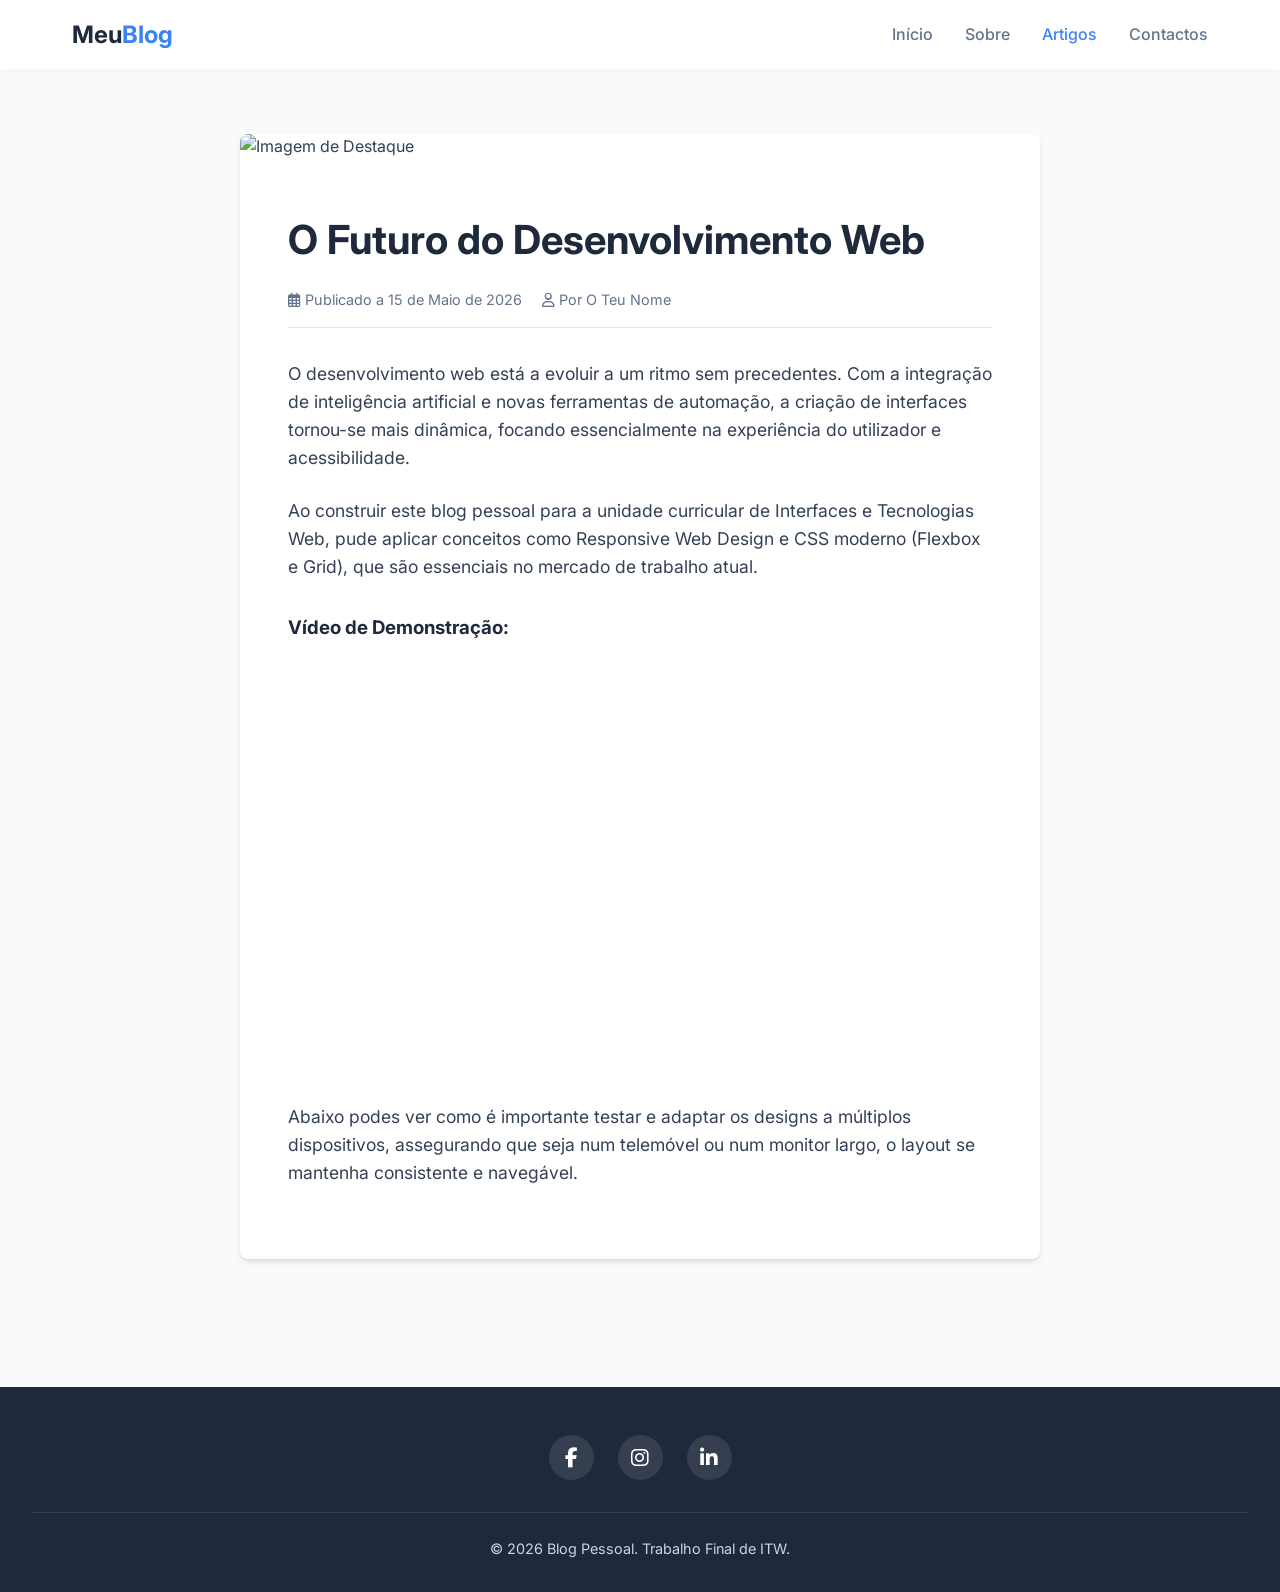
==== artigo.html @ 733eb93b "Entrega Final: Blog Pessoal" ====
<!DOCTYPE html>
<html lang="pt">
<head>
    <meta charset="UTF-8">
    <meta name="viewport" content="width=device-width, initial-scale=1.0">
    <title>Detalhes do Artigo | Blog Pessoal</title>
    <link rel="stylesheet" href="css/style.css">
    <link rel="stylesheet" href="https://cdnjs.cloudflare.com/ajax/libs/font-awesome/6.4.0/css/all.min.css">
    <link href="https://fonts.googleapis.com/css2?family=Inter:wght@400;500;600;700&display=swap" rel="stylesheet">
</head>
<body>
    <header>
        <nav class="navbar">
            <a href="index.html" class="logo">Meu<span>Blog</span></a>
            <ul class="nav-links">
                <li><a href="index.html">Início</a></li>
                <li><a href="sobre.html">Sobre</a></li>
                <li><a href="index.html" class="active">Artigos</a></li>
                <li><a href="contactos.html">Contactos</a></li>
            </ul>
        </nav>
    </header>

    <main style="padding-top: 4rem;">
        <article class="article-detail">
            <img src="https://picsum.photos/id/1/1200/600" alt="Imagem de Destaque" class="article-detail-img">
            
            <div class="article-detail-content">
                <h1 class="article-detail-title">O Futuro do Desenvolvimento Web</h1>
                
                <div class="article-meta">
                    <span><i class="far fa-calendar-alt"></i> Publicado a 15 de Maio de 2026</span>
                    <span style="margin-left: 1rem;"><i class="far fa-user"></i> Por O Teu Nome</span>
                </div>

                <div class="article-body">
                    <p>O desenvolvimento web está a evoluir a um ritmo sem precedentes. Com a integração de inteligência artificial e novas ferramentas de automação, a criação de interfaces tornou-se mais dinâmica, focando essencialmente na experiência do utilizador e acessibilidade.</p>
                    
                    <p>Ao construir este blog pessoal para a unidade curricular de Interfaces e Tecnologias Web, pude aplicar conceitos como Responsive Web Design e CSS moderno (Flexbox e Grid), que são essenciais no mercado de trabalho atual.</p>

                    <!-- Elemento Multimédia (Vídeo Youtube) -->
                    <h3 style="margin-top: 2rem; color: var(--secondary-color);">Vídeo de Demonstração:</h3>
                    <div class="video-container">
                        <iframe width="560" height="315" src="https://www.youtube.com/embed/dQw4w9WgXcQ" title="YouTube video player" frameborder="0" allow="accelerometer; autoplay; clipboard-write; encrypted-media; gyroscope; picture-in-picture" allowfullscreen></iframe>
                    </div>

                    <p>Abaixo podes ver como é importante testar e adaptar os designs a múltiplos dispositivos, assegurando que seja num telemóvel ou num monitor largo, o layout se mantenha consistente e navegável.</p>
                </div>
            </div>
        </article>
    </main>

    <footer>
        <div class="social-menu">
            <a href="#" target="_blank" aria-label="Facebook"><i class="fab fa-facebook-f"></i></a>
            <a href="#" target="_blank" aria-label="Instagram"><i class="fab fa-instagram"></i></a>
            <a href="#" target="_blank" aria-label="LinkedIn"><i class="fab fa-linkedin-in"></i></a>
        </div>
        <div class="footer-bottom">
            <p>&copy; 2026 Blog Pessoal. Trabalho Final de ITW.</p>
        </div>
    </footer>
</body>
</html>
---- css/style.css ----
:root {
    --primary-color: #3b82f6;
    --primary-hover: #2563eb;
    --secondary-color: #1e293b;
    --background-color: #f8fafc;
    --surface-color: #ffffff;
    --text-main: #334155;
    --text-muted: #64748b;
    --border-color: #e2e8f0;
    --radius: 8px;
    --shadow-sm: 0 1px 2px 0 rgb(0 0 0 / 0.05);
    --shadow-md: 0 4px 6px -1px rgb(0 0 0 / 0.1), 0 2px 4px -2px rgb(0 0 0 / 0.1);
    --shadow-lg: 0 10px 15px -3px rgb(0 0 0 / 0.1), 0 4px 6px -4px rgb(0 0 0 / 0.1);
    --transition: all 0.3s ease;
}

* {
    margin: 0;
    padding: 0;
    box-sizing: border-box;
}

body {
    font-family: 'Inter', system-ui, -apple-system, sans-serif;
    background-color: var(--background-color);
    color: var(--text-main);
    line-height: 1.6;
}

a {
    text-decoration: none;
    color: inherit;
}

ul {
    list-style: none;
}

/* Header & Navigation */
header {
    background-color: var(--surface-color);
    box-shadow: var(--shadow-sm);
    position: sticky;
    top: 0;
    z-index: 100;
}

.navbar {
    max-width: 1200px;
    margin: 0 auto;
    padding: 1rem 2rem;
    display: flex;
    justify-content: space-between;
    align-items: center;
}

.logo {
    font-size: 1.5rem;
    font-weight: 700;
    color: var(--secondary-color);
}

.logo span {
    color: var(--primary-color);
}

.nav-links {
    display: flex;
    gap: 2rem;
}

.nav-links a {
    font-weight: 500;
    color: var(--text-muted);
    transition: var(--transition);
}

.nav-links a:hover, .nav-links a.active {
    color: var(--primary-color);
}

/* Hero Section */
.hero {
    background: linear-gradient(135deg, var(--secondary-color), #0f172a);
    color: white;
    text-align: center;
    padding: 6rem 2rem;
    margin-bottom: 3rem;
}

.hero h1 {
    font-size: 3rem;
    margin-bottom: 1rem;
}

.hero p {
    font-size: 1.25rem;
    color: #cbd5e1;
    max-width: 600px;
    margin: 0 auto;
}

/* Main Content Container */
main {
    max-width: 1200px;
    margin: 0 auto;
    padding: 0 2rem 4rem;
}

.section-title {
    font-size: 2rem;
    color: var(--secondary-color);
    margin-bottom: 2rem;
    text-align: center;
}

/* Article Grid */
.articles-grid {
    display: grid;
    grid-template-columns: repeat(auto-fill, minmax(320px, 1fr));
    gap: 2rem;
}

.article-card {
    background: var(--surface-color);
    border-radius: var(--radius);
    overflow: hidden;
    box-shadow: var(--shadow-md);
    transition: var(--transition);
    display: flex;
    flex-direction: column;
}

.article-card:hover {
    transform: translateY(-5px);
    box-shadow: var(--shadow-lg);
}

.article-img {
    width: 100%;
    height: 200px;
    object-fit: cover;
}

.article-content {
    padding: 1.5rem;
    flex-grow: 1;
    display: flex;
    flex-direction: column;
}

.article-title {
    font-size: 1.25rem;
    margin-bottom: 0.5rem;
    color: var(--secondary-color);
}

.article-desc {
    color: var(--text-muted);
    margin-bottom: 1.5rem;
    flex-grow: 1;
}

.read-more {
    display: inline-block;
    color: var(--primary-color);
    font-weight: 600;
    transition: var(--transition);
}

.read-more:hover {
    color: var(--primary-hover);
}

/* Article Detail */
.article-detail {
    max-width: 800px;
    margin: 0 auto;
    background: var(--surface-color);
    border-radius: var(--radius);
    box-shadow: var(--shadow-md);
    overflow: hidden;
}

.article-detail-img {
    width: 100%;
    height: 400px;
    object-fit: cover;
}

.article-detail-content {
    padding: 3rem;
}

.article-detail-title {
    font-size: 2.5rem;
    margin-bottom: 1rem;
    color: var(--secondary-color);
}

.article-meta {
    color: var(--text-muted);
    font-size: 0.9rem;
    margin-bottom: 2rem;
    padding-bottom: 1rem;
    border-bottom: 1px solid var(--border-color);
}

.article-body p {
    margin-bottom: 1.5rem;
    font-size: 1.1rem;
}

.video-container {
    position: relative;
    padding-bottom: 56.25%; /* 16:9 Aspect Ratio */
    height: 0;
    overflow: hidden;
    border-radius: var(--radius);
    margin: 2rem 0;
}

.video-container iframe {
    position: absolute;
    top: 0;
    left: 0;
    width: 100%;
    height: 100%;
}

/* About Author */
.about-card {
    max-width: 800px;
    margin: 0 auto;
    background: var(--surface-color);
    border-radius: var(--radius);
    box-shadow: var(--shadow-md);
    display: flex;
    overflow: hidden;
}

.about-img {
    width: 300px;
    object-fit: cover;
}

.about-info {
    padding: 3rem;
    flex: 1;
}

.about-info h2 {
    font-size: 2rem;
    color: var(--secondary-color);
    margin-bottom: 0.5rem;
}

.about-role {
    color: var(--primary-color);
    font-weight: 600;
    margin-bottom: 1.5rem;
}

.about-details {
    margin-bottom: 2rem;
}

.about-details li {
    margin-bottom: 0.5rem;
    display: flex;
    align-items: center;
    gap: 10px;
}

.about-details li i {
    color: var(--primary-color);
    width: 20px;
}

.audio-player {
    width: 100%;
    margin-top: 1rem;
}

/* Contact Page */
.contact-container {
    display: grid;
    grid-template-columns: 1fr 1fr;
    gap: 3rem;
    max-width: 1000px;
    margin: 0 auto;
    background: var(--surface-color);
    padding: 3rem;
    border-radius: var(--radius);
    box-shadow: var(--shadow-md);
}

.contact-form {
    display: flex;
    flex-direction: column;
    gap: 1.5rem;
}

.form-group {
    display: flex;
    flex-direction: column;
    gap: 0.5rem;
}

.form-group label {
    font-weight: 500;
}

.form-group input, .form-group textarea {
    padding: 0.75rem;
    border: 1px solid var(--border-color);
    border-radius: var(--radius);
    font-family: inherit;
    font-size: 1rem;
    transition: var(--transition);
}

.form-group input:focus, .form-group textarea:focus {
    outline: none;
    border-color: var(--primary-color);
    box-shadow: 0 0 0 3px rgba(59, 130, 246, 0.1);
}

.btn-submit {
    background-color: var(--primary-color);
    color: white;
    border: none;
    padding: 1rem;
    border-radius: var(--radius);
    font-size: 1rem;
    font-weight: 600;
    cursor: pointer;
    transition: var(--transition);
}

.btn-submit:hover {
    background-color: var(--primary-hover);
}

.contact-info {
    display: flex;
    flex-direction: column;
    gap: 1.5rem;
}

.map-container {
    height: 300px;
    border-radius: var(--radius);
    overflow: hidden;
}

.map-container iframe {
    width: 100%;
    height: 100%;
    border: none;
}

/* Footer & Secondary Menu */
footer {
    background-color: var(--secondary-color);
    color: white;
    padding: 3rem 2rem 2rem;
    text-align: center;
    margin-top: 4rem;
}

.social-menu {
    display: flex;
    justify-content: center;
    gap: 1.5rem;
    margin-bottom: 2rem;
}

.social-menu a {
    display: flex;
    align-items: center;
    justify-content: center;
    width: 45px;
    height: 45px;
    background-color: rgba(255, 255, 255, 0.1);
    border-radius: 50%;
    font-size: 1.25rem;
    transition: var(--transition);
}

.social-menu a:hover {
    background-color: var(--primary-color);
    transform: translateY(-3px);
}

.footer-bottom {
    color: #cbd5e1;
    font-size: 0.9rem;
    border-top: 1px solid rgba(255, 255, 255, 0.1);
    padding-top: 1.5rem;
}

/* Responsive Media Queries */
@media (max-width: 768px) {
    .navbar {
        flex-direction: column;
        gap: 1rem;
    }
    
    .nav-links {
        width: 100%;
        justify-content: space-between;
    }
    
    .hero {
        padding: 4rem 1rem;
    }
    
    .hero h1 {
        font-size: 2.5rem;
    }
    
    .about-card {
        flex-direction: column;
    }
    
    .about-img {
        width: 100%;
        height: 300px;
    }
    
    .contact-container {
        grid-template-columns: 1fr;
        padding: 1.5rem;
    }
    
    .article-detail-content {
        padding: 1.5rem;
    }
}
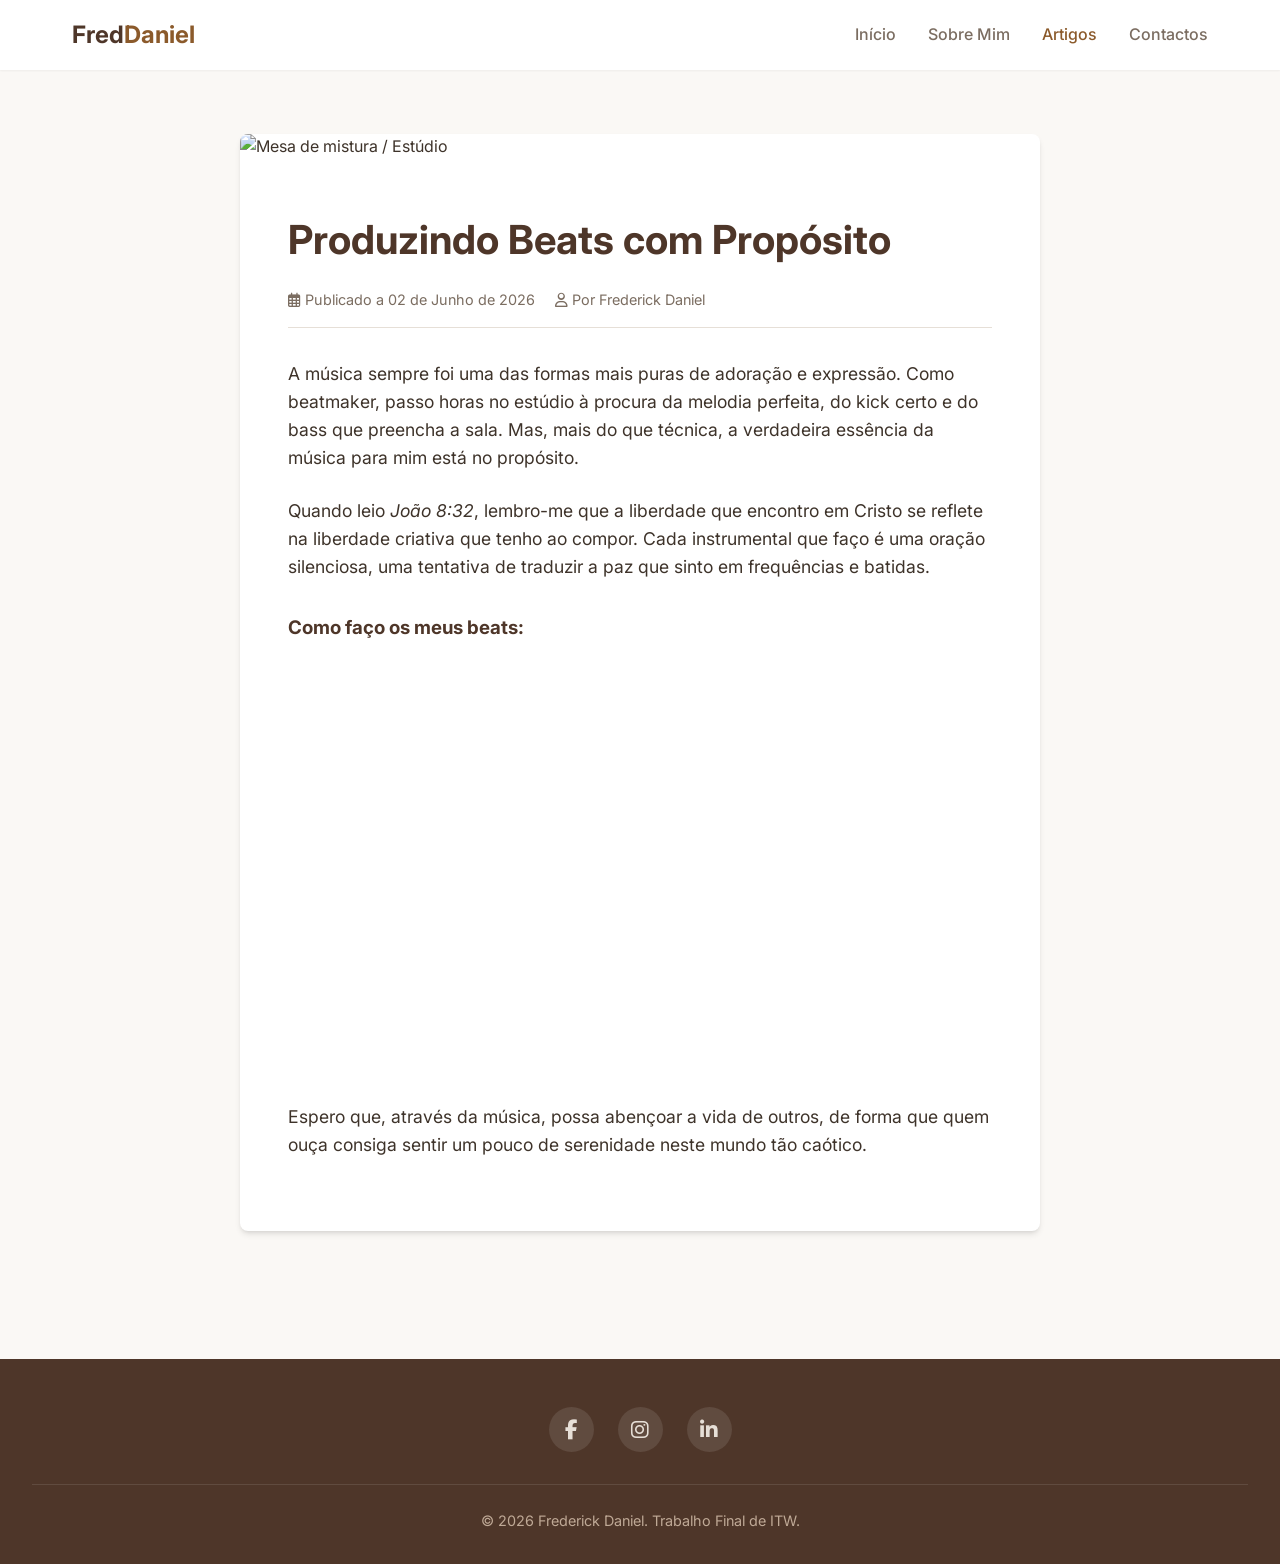
==== commit 7ff890a2: "Personalização: Frederick, Beatmaker Cristão" ====
--- a/artigo.html
+++ b/artigo.html
@@ -3,18 +3,18 @@
 <head>
     <meta charset="UTF-8">
     <meta name="viewport" content="width=device-width, initial-scale=1.0">
-    <title>Detalhes do Artigo | Blog Pessoal</title>
+    <title>Produzindo Beats com Propósito | Frederick Daniel</title>
     <link rel="stylesheet" href="css/style.css">
     <link rel="stylesheet" href="https://cdnjs.cloudflare.com/ajax/libs/font-awesome/6.4.0/css/all.min.css">
-    <link href="https://fonts.googleapis.com/css2?family=Inter:wght@400;500;600;700&display=swap" rel="stylesheet">
+    <link href="https://fonts.googleapis.com/css2?family=Inter:wght@400;500;600;700&family=Georgia&display=swap" rel="stylesheet">
 </head>
 <body>
     <header>
         <nav class="navbar">
-            <a href="index.html" class="logo">Meu<span>Blog</span></a>
+            <a href="index.html" class="logo">Fred<span>Daniel</span></a>
             <ul class="nav-links">
                 <li><a href="index.html">Início</a></li>
-                <li><a href="sobre.html">Sobre</a></li>
+                <li><a href="sobre.html">Sobre Mim</a></li>
                 <li><a href="index.html" class="active">Artigos</a></li>
                 <li><a href="contactos.html">Contactos</a></li>
             </ul>
@@ -23,28 +23,30 @@
 
     <main style="padding-top: 4rem;">
         <article class="article-detail">
-            <img src="https://picsum.photos/id/1/1200/600" alt="Imagem de Destaque" class="article-detail-img">
+            <!-- Podes alterar esta imagem para uma foto de estúdio ou paisagem tua -->
+            <img src="https://picsum.photos/id/1/1200/600" alt="Mesa de mistura / Estúdio" class="article-detail-img">
             
             <div class="article-detail-content">
-                <h1 class="article-detail-title">O Futuro do Desenvolvimento Web</h1>
+                <h1 class="article-detail-title">Produzindo Beats com Propósito</h1>
                 
                 <div class="article-meta">
-                    <span><i class="far fa-calendar-alt"></i> Publicado a 15 de Maio de 2026</span>
-                    <span style="margin-left: 1rem;"><i class="far fa-user"></i> Por O Teu Nome</span>
+                    <span><i class="far fa-calendar-alt"></i> Publicado a 02 de Junho de 2026</span>
+                    <span style="margin-left: 1rem;"><i class="far fa-user"></i> Por Frederick Daniel</span>
                 </div>
 
                 <div class="article-body">
-                    <p>O desenvolvimento web está a evoluir a um ritmo sem precedentes. Com a integração de inteligência artificial e novas ferramentas de automação, a criação de interfaces tornou-se mais dinâmica, focando essencialmente na experiência do utilizador e acessibilidade.</p>
+                    <p>A música sempre foi uma das formas mais puras de adoração e expressão. Como beatmaker, passo horas no estúdio à procura da melodia perfeita, do kick certo e do bass que preencha a sala. Mas, mais do que técnica, a verdadeira essência da música para mim está no propósito.</p>
                     
-                    <p>Ao construir este blog pessoal para a unidade curricular de Interfaces e Tecnologias Web, pude aplicar conceitos como Responsive Web Design e CSS moderno (Flexbox e Grid), que são essenciais no mercado de trabalho atual.</p>
+                    <p>Quando leio <em>João 8:32</em>, lembro-me que a liberdade que encontro em Cristo se reflete na liberdade criativa que tenho ao compor. Cada instrumental que faço é uma oração silenciosa, uma tentativa de traduzir a paz que sinto em frequências e batidas.</p>
 
                     <!-- Elemento Multimédia (Vídeo Youtube) -->
-                    <h3 style="margin-top: 2rem; color: var(--secondary-color);">Vídeo de Demonstração:</h3>
+                    <h3 style="margin-top: 2rem; color: var(--secondary-color);">Como faço os meus beats:</h3>
                     <div class="video-container">
-                        <iframe width="560" height="315" src="https://www.youtube.com/embed/dQw4w9WgXcQ" title="YouTube video player" frameborder="0" allow="accelerometer; autoplay; clipboard-write; encrypted-media; gyroscope; picture-in-picture" allowfullscreen></iframe>
+                        <!-- Podes substituir o src deste iframe por um vídeo teu no YouTube -->
+                        <iframe width="560" height="315" src="https://www.youtube.com/embed/dQw4w9WgXcQ" title="Processo de Beatmaking" frameborder="0" allow="accelerometer; autoplay; clipboard-write; encrypted-media; gyroscope; picture-in-picture" allowfullscreen></iframe>
                     </div>
 
-                    <p>Abaixo podes ver como é importante testar e adaptar os designs a múltiplos dispositivos, assegurando que seja num telemóvel ou num monitor largo, o layout se mantenha consistente e navegável.</p>
+                    <p>Espero que, através da música, possa abençoar a vida de outros, de forma que quem ouça consiga sentir um pouco de serenidade neste mundo tão caótico.</p>
                 </div>
             </div>
         </article>
@@ -57,7 +59,7 @@
             <a href="#" target="_blank" aria-label="LinkedIn"><i class="fab fa-linkedin-in"></i></a>
         </div>
         <div class="footer-bottom">
-            <p>&copy; 2026 Blog Pessoal. Trabalho Final de ITW.</p>
+            <p>&copy; 2026 Frederick Daniel. Trabalho Final de ITW.</p>
         </div>
     </footer>
 </body>
--- a/css/style.css
+++ b/css/style.css
@@ -1,12 +1,12 @@
 :root {
-    --primary-color: #3b82f6;
-    --primary-hover: #2563eb;
-    --secondary-color: #1e293b;
-    --background-color: #f8fafc;
-    --surface-color: #ffffff;
-    --text-main: #334155;
-    --text-muted: #64748b;
-    --border-color: #e2e8f0;
+    --primary-color: #8b5a2b; /* Earthy Brown */
+    --primary-hover: #a0522d; /* Sienna */
+    --secondary-color: #4e3629; /* Dark Brown */
+    --background-color: #faf8f5; /* Off-white / Beige */
+    --surface-color: #ffffff; /* White */
+    --text-main: #3e332a; /* Dark gray-brown */
+    --text-muted: #7b6d61; /* Muted brown */
+    --border-color: #e6dfd7;
     --radius: 8px;
     --shadow-sm: 0 1px 2px 0 rgb(0 0 0 / 0.05);
     --shadow-md: 0 4px 6px -1px rgb(0 0 0 / 0.1), 0 2px 4px -2px rgb(0 0 0 / 0.1);
@@ -81,8 +81,8 @@
 
 /* Hero Section */
 .hero {
-    background: linear-gradient(135deg, var(--secondary-color), #0f172a);
-    color: white;
+    background: linear-gradient(135deg, var(--secondary-color), #2d1f18);
+    color: #f0e9e1;
     text-align: center;
     padding: 6rem 2rem;
     margin-bottom: 3rem;
@@ -91,13 +91,15 @@
 .hero h1 {
     font-size: 3rem;
     margin-bottom: 1rem;
+    font-family: 'Georgia', serif; /* A bit more classic touch */
 }
 
 .hero p {
     font-size: 1.25rem;
-    color: #cbd5e1;
-    max-width: 600px;
-    margin: 0 auto;
+    color: #d1c8bd;
+    max-width: 700px;
+    margin: 0 auto;
+    font-style: italic;
 }
 
 /* Main Content Container */
@@ -323,7 +325,7 @@
 .form-group input:focus, .form-group textarea:focus {
     outline: none;
     border-color: var(--primary-color);
-    box-shadow: 0 0 0 3px rgba(59, 130, 246, 0.1);
+    box-shadow: 0 0 0 3px rgba(139, 90, 43, 0.1);
 }
 
 .btn-submit {
@@ -363,7 +365,7 @@
 /* Footer & Secondary Menu */
 footer {
     background-color: var(--secondary-color);
-    color: white;
+    color: #e6dfd7;
     padding: 3rem 2rem 2rem;
     text-align: center;
     margin-top: 4rem;
@@ -394,7 +396,7 @@
 }
 
 .footer-bottom {
-    color: #cbd5e1;
+    color: #bfa996;
     font-size: 0.9rem;
     border-top: 1px solid rgba(255, 255, 255, 0.1);
     padding-top: 1.5rem;
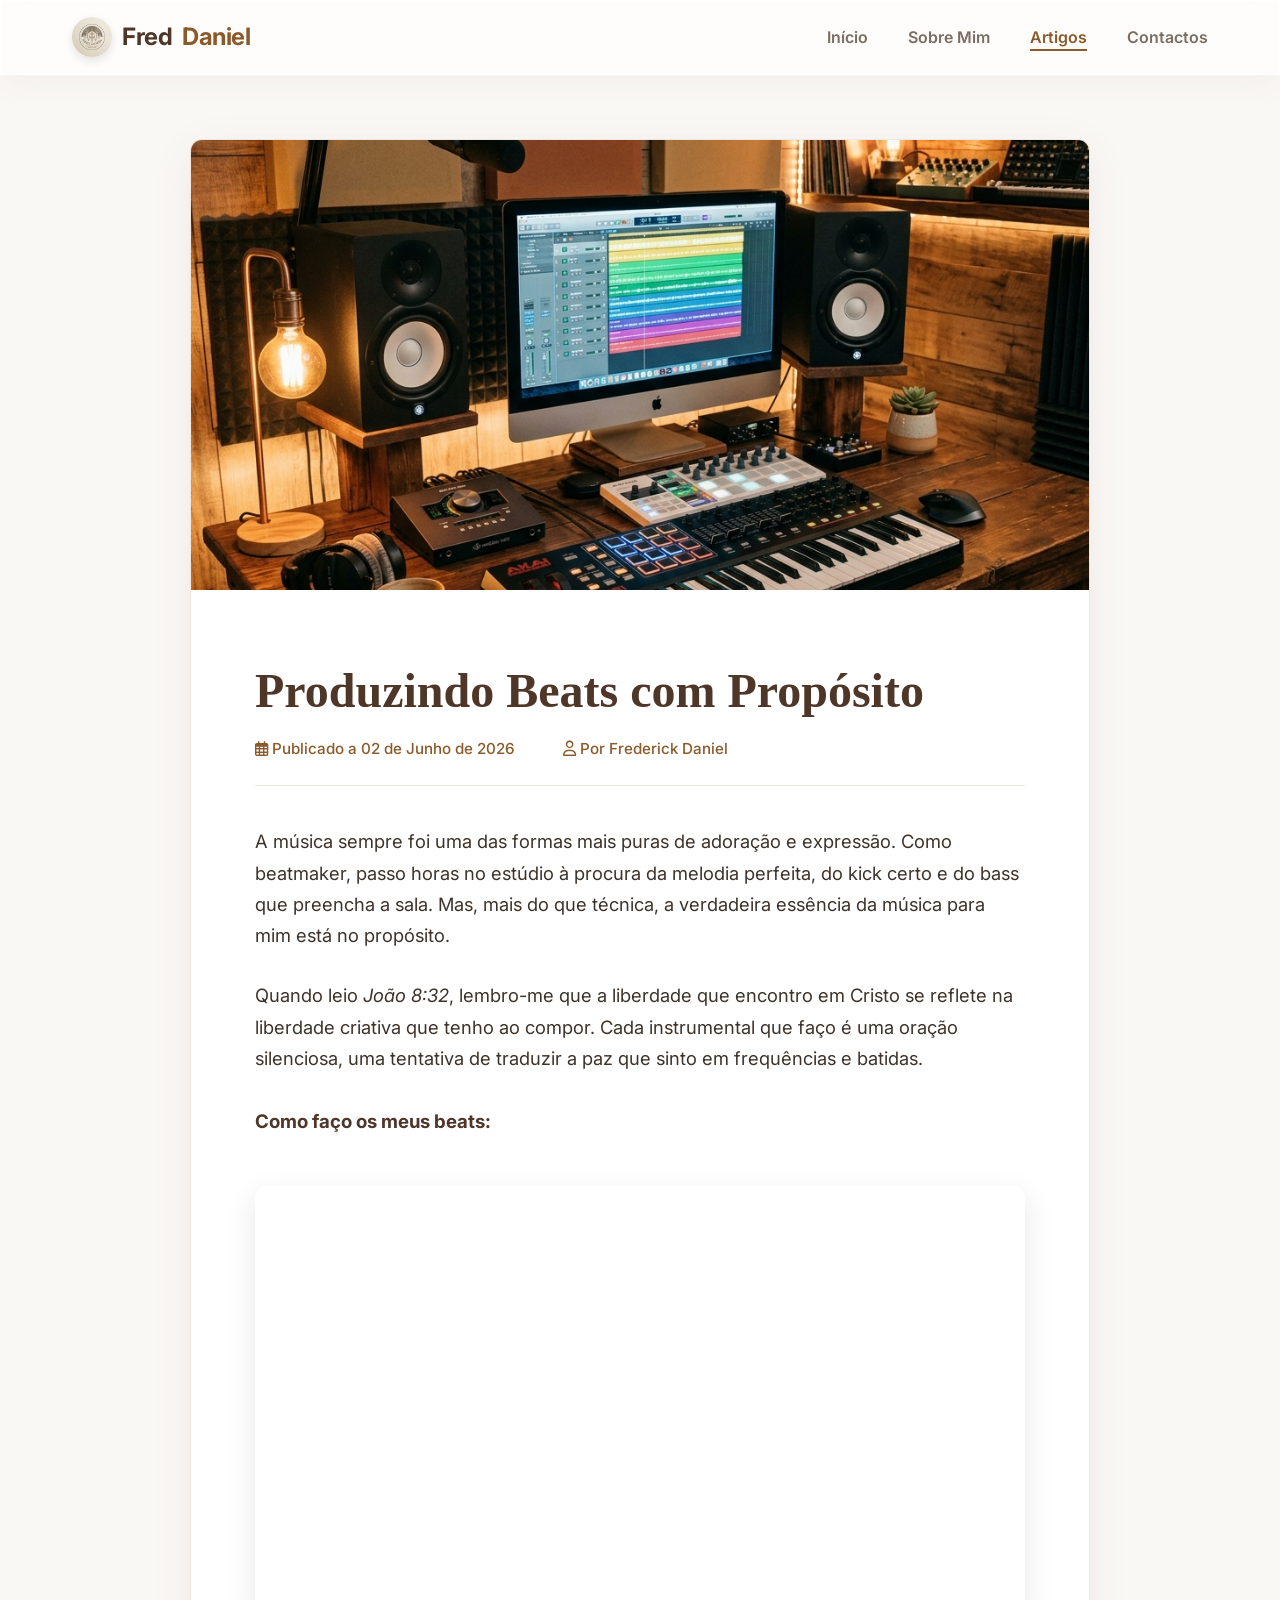
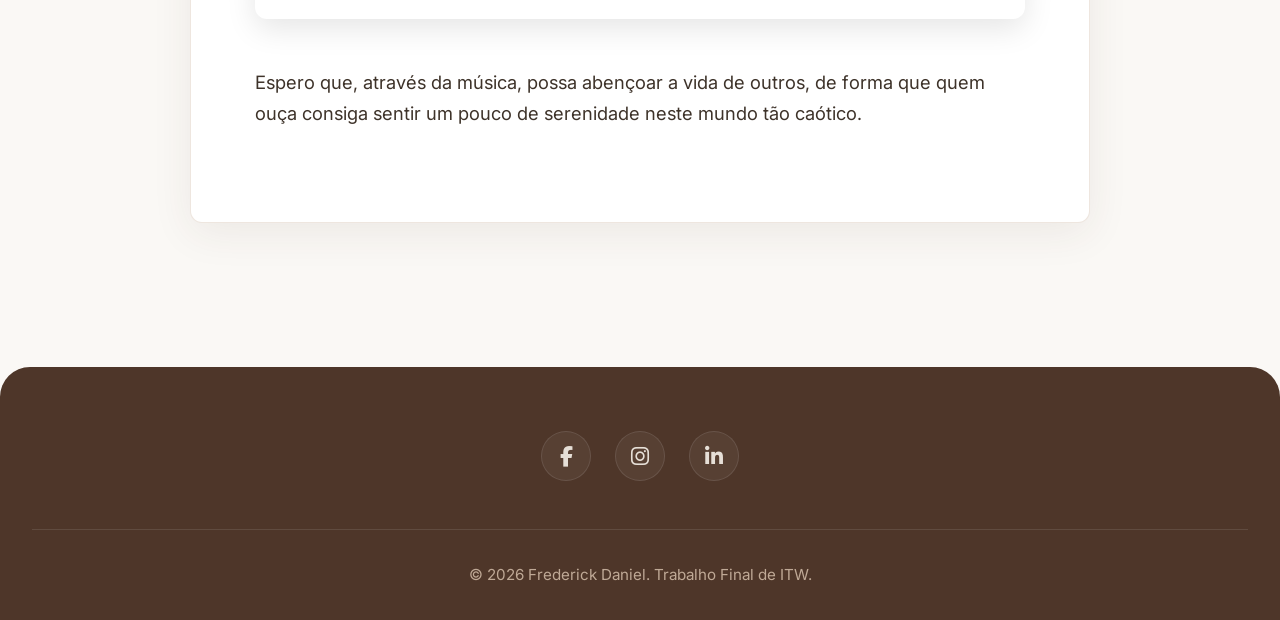
==== commit 0cb7d815: "Upgrade Premium: Marca Fred Daniel, Glassmorphism, Imagens IA" ====
--- a/artigo.html
+++ b/artigo.html
@@ -9,9 +9,12 @@
     <link href="https://fonts.googleapis.com/css2?family=Inter:wght@400;500;600;700&family=Georgia&display=swap" rel="stylesheet">
 </head>
 <body>
-    <header>
+    <header class="glass">
         <nav class="navbar">
-            <a href="index.html" class="logo">Fred<span>Daniel</span></a>
+            <a href="index.html" class="logo">
+                <img src="img/logo.png" alt="Fred Daniel Logo">
+                Fred<span>Daniel</span>
+            </a>
             <ul class="nav-links">
                 <li><a href="index.html">Início</a></li>
                 <li><a href="sobre.html">Sobre Mim</a></li>
@@ -23,8 +26,7 @@
 
     <main style="padding-top: 4rem;">
         <article class="article-detail">
-            <!-- Podes alterar esta imagem para uma foto de estúdio ou paisagem tua -->
-            <img src="https://picsum.photos/id/1/1200/600" alt="Mesa de mistura / Estúdio" class="article-detail-img">
+            <img src="img/studio.png" alt="Mesa de mistura / Estúdio" class="article-detail-img">
             
             <div class="article-detail-content">
                 <h1 class="article-detail-title">Produzindo Beats com Propósito</h1>
--- a/css/style.css
+++ b/css/style.css
@@ -1,17 +1,19 @@
+/* 
+   TEMA: Serenity (Tons de Terra & Minimalismo)
+   Este CSS utiliza CSS Variables, Flexbox, Grid e o conceito de Glassmorphism (Efeito Vidro).
+   Fácil de explicar: as variáveis facilitam mudar as cores em todo o lado!
+*/
 :root {
-    --primary-color: #8b5a2b; /* Earthy Brown */
-    --primary-hover: #a0522d; /* Sienna */
-    --secondary-color: #4e3629; /* Dark Brown */
-    --background-color: #faf8f5; /* Off-white / Beige */
-    --surface-color: #ffffff; /* White */
-    --text-main: #3e332a; /* Dark gray-brown */
-    --text-muted: #7b6d61; /* Muted brown */
-    --border-color: #e6dfd7;
-    --radius: 8px;
-    --shadow-sm: 0 1px 2px 0 rgb(0 0 0 / 0.05);
-    --shadow-md: 0 4px 6px -1px rgb(0 0 0 / 0.1), 0 2px 4px -2px rgb(0 0 0 / 0.1);
-    --shadow-lg: 0 10px 15px -3px rgb(0 0 0 / 0.1), 0 4px 6px -4px rgb(0 0 0 / 0.1);
-    --transition: all 0.3s ease;
+    --primary-color: #8b5a2b; /* Castanho Terra */
+    --primary-hover: #a0522d; /* Castanho Claro (Sienna) */
+    --secondary-color: #4e3629; /* Castanho Escuro */
+    --background-color: #faf8f5; /* Fundo Creme/Areia */
+    --surface-color: #ffffff; /* Branco puro */
+    --text-main: #3e332a; /* Texto escuro */
+    --text-muted: #7b6d61; /* Texto secundário (mais claro) */
+    --border-color: rgba(139, 90, 43, 0.15); /* Borda subtil */
+    --radius: 12px; /* Cantos arredondados modernos */
+    --transition: all 0.4s cubic-bezier(0.25, 0.8, 0.25, 1); /* Animação suave */
 }
 
 * {
@@ -21,10 +23,10 @@
 }
 
 body {
-    font-family: 'Inter', system-ui, -apple-system, sans-serif;
+    font-family: 'Inter', sans-serif;
     background-color: var(--background-color);
     color: var(--text-main);
-    line-height: 1.6;
+    line-height: 1.7;
 }
 
 a {
@@ -36,10 +38,20 @@
     list-style: none;
 }
 
-/* Header & Navigation */
+/* 
+   CLASSE UTILITÁRIA: GLASSMORPHISM 
+   (Efeito de vidro fosco para sobreposições modernas)
+*/
+.glass {
+    background: rgba(255, 255, 255, 0.7);
+    backdrop-filter: blur(12px);
+    -webkit-backdrop-filter: blur(12px);
+    border: 1px solid rgba(255, 255, 255, 0.8);
+    box-shadow: 0 8px 32px 0 rgba(78, 54, 41, 0.05);
+}
+
+/* --- CABEÇALHO & NAVEGAÇÃO --- */
 header {
-    background-color: var(--surface-color);
-    box-shadow: var(--shadow-sm);
     position: sticky;
     top: 0;
     z-index: 100;
@@ -54,10 +66,23 @@
     align-items: center;
 }
 
+/* Marca / Logotipo em formato texto */
 .logo {
+    display: flex;
+    align-items: center;
+    gap: 10px;
     font-size: 1.5rem;
     font-weight: 700;
     color: var(--secondary-color);
+    letter-spacing: -0.5px;
+}
+
+.logo img {
+    width: 40px;
+    height: 40px;
+    border-radius: 50%;
+    object-fit: cover;
+    box-shadow: 0 4px 10px rgba(0,0,0,0.1);
 }
 
 .logo span {
@@ -66,43 +91,65 @@
 
 .nav-links {
     display: flex;
-    gap: 2rem;
+    gap: 2.5rem;
 }
 
 .nav-links a {
-    font-weight: 500;
+    font-weight: 600;
     color: var(--text-muted);
     transition: var(--transition);
+    position: relative;
+}
+
+/* Micro-animação: Linha por baixo do link no hover */
+.nav-links a::after {
+    content: '';
+    position: absolute;
+    width: 0;
+    height: 2px;
+    bottom: -4px;
+    left: 0;
+    background-color: var(--primary-color);
+    transition: var(--transition);
+}
+
+.nav-links a:hover::after, .nav-links a.active::after {
+    width: 100%;
 }
 
 .nav-links a:hover, .nav-links a.active {
     color: var(--primary-color);
 }
 
-/* Hero Section */
+/* --- SECÇÃO HERO (BANNER) --- */
 .hero {
-    background: linear-gradient(135deg, var(--secondary-color), #2d1f18);
+    /* Imagem de fundo com overlay degradê escuro para legibilidade */
+    background: linear-gradient(135deg, rgba(78, 54, 41, 0.8), rgba(45, 31, 24, 0.9)), url('../img/hero.png') center/cover;
     color: #f0e9e1;
     text-align: center;
-    padding: 6rem 2rem;
-    margin-bottom: 3rem;
+    padding: 8rem 2rem;
+    margin-bottom: 4rem;
+    border-radius: 0 0 30px 30px;
 }
 
 .hero h1 {
-    font-size: 3rem;
+    font-size: 3.5rem;
     margin-bottom: 1rem;
-    font-family: 'Georgia', serif; /* A bit more classic touch */
+    font-family: 'Georgia', serif;
+    font-weight: normal;
+    text-shadow: 0 4px 20px rgba(0,0,0,0.3);
 }
 
 .hero p {
-    font-size: 1.25rem;
+    font-size: 1.3rem;
     color: #d1c8bd;
     max-width: 700px;
     margin: 0 auto;
     font-style: italic;
-}
-
-/* Main Content Container */
+    font-weight: 300;
+}
+
+/* --- CONTEÚDO PRINCIPAL --- */
 main {
     max-width: 1200px;
     margin: 0 auto;
@@ -110,56 +157,73 @@
 }
 
 .section-title {
-    font-size: 2rem;
-    color: var(--secondary-color);
-    margin-bottom: 2rem;
+    font-size: 2.5rem;
+    color: var(--secondary-color);
+    margin-bottom: 3rem;
     text-align: center;
-}
-
-/* Article Grid */
+    font-family: 'Georgia', serif;
+}
+
+/* Grelha de Artigos (CSS Grid) */
 .articles-grid {
     display: grid;
     grid-template-columns: repeat(auto-fill, minmax(320px, 1fr));
-    gap: 2rem;
+    gap: 2.5rem;
 }
 
 .article-card {
     background: var(--surface-color);
     border-radius: var(--radius);
     overflow: hidden;
-    box-shadow: var(--shadow-md);
     transition: var(--transition);
     display: flex;
     flex-direction: column;
-}
-
+    border: 1px solid var(--border-color);
+}
+
+/* Efeito Neumorfismo ao passar o rato */
 .article-card:hover {
-    transform: translateY(-5px);
-    box-shadow: var(--shadow-lg);
+    transform: translateY(-8px);
+    box-shadow: 0 20px 40px -10px rgba(139, 90, 43, 0.15);
 }
 
 .article-img {
     width: 100%;
-    height: 200px;
+    height: 220px;
     object-fit: cover;
+    border-bottom: 1px solid var(--border-color);
+    transition: var(--transition);
+}
+
+.article-card:hover .article-img {
+    transform: scale(1.05); /* Zoom sutil na imagem */
+}
+
+/* Necessário wrapper overflow hidden para o zoom da imagem não sair do card */
+.img-wrapper {
+    overflow: hidden;
 }
 
 .article-content {
-    padding: 1.5rem;
+    padding: 2rem;
     flex-grow: 1;
     display: flex;
     flex-direction: column;
+    background: var(--surface-color);
+    position: relative;
+    z-index: 1;
 }
 
 .article-title {
-    font-size: 1.25rem;
-    margin-bottom: 0.5rem;
-    color: var(--secondary-color);
+    font-size: 1.3rem;
+    margin-bottom: 1rem;
+    color: var(--secondary-color);
+    font-weight: 700;
 }
 
 .article-desc {
     color: var(--text-muted);
-    margin-bottom: 1.5rem;
+    margin-bottom: 2rem;
     flex-grow: 1;
 }
 
@@ -168,58 +232,70 @@
     color: var(--primary-color);
     font-weight: 600;
     transition: var(--transition);
+    text-transform: uppercase;
+    font-size: 0.85rem;
+    letter-spacing: 1px;
 }
 
 .read-more:hover {
     color: var(--primary-hover);
-}
-
-/* Article Detail */
+    transform: translateX(5px); /* Micro-animação seta a andar para a frente */
+}
+
+/* --- PÁGINA: DETALHE DO ARTIGO --- */
 .article-detail {
-    max-width: 800px;
+    max-width: 900px;
     margin: 0 auto;
     background: var(--surface-color);
     border-radius: var(--radius);
-    box-shadow: var(--shadow-md);
+    box-shadow: 0 10px 40px rgba(78, 54, 41, 0.08);
     overflow: hidden;
+    border: 1px solid var(--border-color);
 }
 
 .article-detail-img {
     width: 100%;
-    height: 400px;
+    height: 450px;
     object-fit: cover;
 }
 
 .article-detail-content {
-    padding: 3rem;
+    padding: 4rem;
 }
 
 .article-detail-title {
-    font-size: 2.5rem;
+    font-size: 3rem;
     margin-bottom: 1rem;
     color: var(--secondary-color);
+    font-family: 'Georgia', serif;
+    line-height: 1.2;
 }
 
 .article-meta {
-    color: var(--text-muted);
-    font-size: 0.9rem;
-    margin-bottom: 2rem;
-    padding-bottom: 1rem;
+    color: var(--primary-color);
+    font-size: 0.95rem;
+    font-weight: 500;
+    margin-bottom: 2.5rem;
+    padding-bottom: 1.5rem;
     border-bottom: 1px solid var(--border-color);
+    display: flex;
+    gap: 2rem;
 }
 
 .article-body p {
-    margin-bottom: 1.5rem;
-    font-size: 1.1rem;
+    margin-bottom: 1.8rem;
+    font-size: 1.15rem;
+    color: var(--text-main);
 }
 
 .video-container {
     position: relative;
-    padding-bottom: 56.25%; /* 16:9 Aspect Ratio */
+    padding-bottom: 56.25%; /* Rácio 16:9 */
     height: 0;
     overflow: hidden;
     border-radius: var(--radius);
-    margin: 2rem 0;
+    margin: 3rem 0;
+    box-shadow: 0 10px 30px rgba(0,0,0,0.1);
 }
 
 .video-container iframe {
@@ -230,77 +306,89 @@
     height: 100%;
 }
 
-/* About Author */
+/* --- PÁGINA: SOBRE O AUTOR --- */
 .about-card {
-    max-width: 800px;
+    max-width: 900px;
     margin: 0 auto;
-    background: var(--surface-color);
-    border-radius: var(--radius);
-    box-shadow: var(--shadow-md);
+    border-radius: var(--radius);
     display: flex;
     overflow: hidden;
+    border: 1px solid var(--border-color);
 }
 
 .about-img {
-    width: 300px;
+    width: 40%;
     object-fit: cover;
 }
 
 .about-info {
-    padding: 3rem;
+    padding: 4rem;
     flex: 1;
 }
 
 .about-info h2 {
-    font-size: 2rem;
+    font-size: 2.5rem;
     color: var(--secondary-color);
     margin-bottom: 0.5rem;
+    font-family: 'Georgia', serif;
 }
 
 .about-role {
     color: var(--primary-color);
     font-weight: 600;
-    margin-bottom: 1.5rem;
+    margin-bottom: 2rem;
+    letter-spacing: 1px;
+    text-transform: uppercase;
+    font-size: 0.9rem;
 }
 
 .about-details {
-    margin-bottom: 2rem;
+    margin-bottom: 2.5rem;
+    background: rgba(139, 90, 43, 0.05);
+    padding: 1.5rem;
+    border-radius: var(--radius);
 }
 
 .about-details li {
-    margin-bottom: 0.5rem;
+    margin-bottom: 0.8rem;
     display: flex;
     align-items: center;
-    gap: 10px;
+    gap: 15px;
+}
+
+.about-details li:last-child {
+    margin-bottom: 0;
 }
 
 .about-details li i {
     color: var(--primary-color);
-    width: 20px;
+    font-size: 1.2rem;
+    width: 24px;
+    text-align: center;
 }
 
 .audio-player {
     width: 100%;
-    margin-top: 1rem;
-}
-
-/* Contact Page */
+    margin-top: 1.5rem;
+    border-radius: 50px;
+}
+
+/* --- PÁGINA: CONTACTOS --- */
 .contact-container {
     display: grid;
     grid-template-columns: 1fr 1fr;
-    gap: 3rem;
+    gap: 4rem;
     max-width: 1000px;
     margin: 0 auto;
-    background: var(--surface-color);
-    padding: 3rem;
-    border-radius: var(--radius);
-    box-shadow: var(--shadow-md);
+    padding: 4rem;
+    border-radius: var(--radius);
+    border: 1px solid var(--border-color);
 }
 
 .contact-form {
     display: flex;
     flex-direction: column;
-    gap: 1.5rem;
+    gap: 1.8rem;
 }
 
 .form-group {
@@ -310,11 +398,14 @@
 }
 
 .form-group label {
-    font-weight: 500;
+    font-weight: 600;
+    color: var(--secondary-color);
+    font-size: 0.95rem;
 }
 
 .form-group input, .form-group textarea {
-    padding: 0.75rem;
+    padding: 1rem;
+    background: rgba(255, 255, 255, 0.8);
     border: 1px solid var(--border-color);
     border-radius: var(--radius);
     font-family: inherit;
@@ -325,23 +416,27 @@
 .form-group input:focus, .form-group textarea:focus {
     outline: none;
     border-color: var(--primary-color);
-    box-shadow: 0 0 0 3px rgba(139, 90, 43, 0.1);
+    box-shadow: 0 0 0 4px rgba(139, 90, 43, 0.1);
+    background: var(--surface-color);
 }
 
 .btn-submit {
     background-color: var(--primary-color);
     color: white;
     border: none;
-    padding: 1rem;
-    border-radius: var(--radius);
-    font-size: 1rem;
+    padding: 1.2rem;
+    border-radius: var(--radius);
+    font-size: 1.1rem;
     font-weight: 600;
     cursor: pointer;
     transition: var(--transition);
+    margin-top: 1rem;
 }
 
 .btn-submit:hover {
     background-color: var(--primary-hover);
+    transform: translateY(-2px);
+    box-shadow: 0 10px 20px rgba(139, 90, 43, 0.2);
 }
 
 .contact-info {
@@ -350,10 +445,17 @@
     gap: 1.5rem;
 }
 
+.contact-info h3 {
+    color: var(--secondary-color);
+    margin-bottom: 1rem;
+}
+
 .map-container {
-    height: 300px;
+    height: 350px;
     border-radius: var(--radius);
     overflow: hidden;
+    margin-top: 1rem;
+    box-shadow: 0 10px 30px rgba(0,0,0,0.08);
 }
 
 .map-container iframe {
@@ -362,81 +464,94 @@
     border: none;
 }
 
-/* Footer & Secondary Menu */
+/* --- RODAPÉ --- */
 footer {
     background-color: var(--secondary-color);
     color: #e6dfd7;
-    padding: 3rem 2rem 2rem;
+    padding: 4rem 2rem 2rem;
     text-align: center;
-    margin-top: 4rem;
+    margin-top: 5rem;
+    border-radius: 30px 30px 0 0;
 }
 
 .social-menu {
     display: flex;
     justify-content: center;
     gap: 1.5rem;
-    margin-bottom: 2rem;
+    margin-bottom: 3rem;
 }
 
 .social-menu a {
     display: flex;
     align-items: center;
     justify-content: center;
-    width: 45px;
-    height: 45px;
-    background-color: rgba(255, 255, 255, 0.1);
+    width: 50px;
+    height: 50px;
+    background-color: rgba(255, 255, 255, 0.05);
     border-radius: 50%;
-    font-size: 1.25rem;
-    transition: var(--transition);
+    font-size: 1.3rem;
+    transition: var(--transition);
+    border: 1px solid rgba(255,255,255,0.1);
 }
 
 .social-menu a:hover {
     background-color: var(--primary-color);
-    transform: translateY(-3px);
+    transform: translateY(-5px);
+    border-color: var(--primary-color);
+    box-shadow: 0 10px 20px rgba(0,0,0,0.2);
 }
 
 .footer-bottom {
     color: #bfa996;
-    font-size: 0.9rem;
+    font-size: 0.95rem;
     border-top: 1px solid rgba(255, 255, 255, 0.1);
-    padding-top: 1.5rem;
-}
-
-/* Responsive Media Queries */
+    padding-top: 2rem;
+}
+
+/* --- RESPONSIVIDADE (MEDIA QUERIES) --- */
+@media (max-width: 900px) {
+    .about-card {
+        flex-direction: column;
+    }
+    
+    .about-img {
+        width: 100%;
+        height: 350px;
+    }
+    
+    .contact-container {
+        grid-template-columns: 1fr;
+        padding: 2rem;
+    }
+}
+
 @media (max-width: 768px) {
     .navbar {
         flex-direction: column;
-        gap: 1rem;
+        gap: 1.5rem;
     }
     
     .nav-links {
         width: 100%;
-        justify-content: space-between;
+        justify-content: center;
+        flex-wrap: wrap;
+        gap: 1rem 2rem;
     }
     
     .hero {
-        padding: 4rem 1rem;
+        padding: 5rem 1.5rem;
+        border-radius: 0 0 20px 20px;
     }
     
     .hero h1 {
-        font-size: 2.5rem;
-    }
-    
-    .about-card {
-        flex-direction: column;
-    }
-    
-    .about-img {
-        width: 100%;
-        height: 300px;
-    }
-    
-    .contact-container {
-        grid-template-columns: 1fr;
-        padding: 1.5rem;
-    }
-    
-    .article-detail-content {
-        padding: 1.5rem;
-    }
-}
+        font-size: 2.2rem;
+    }
+    
+    .article-detail-content, .about-info {
+        padding: 2rem;
+    }
+    
+    .article-detail-title {
+        font-size: 2rem;
+    }
+}
